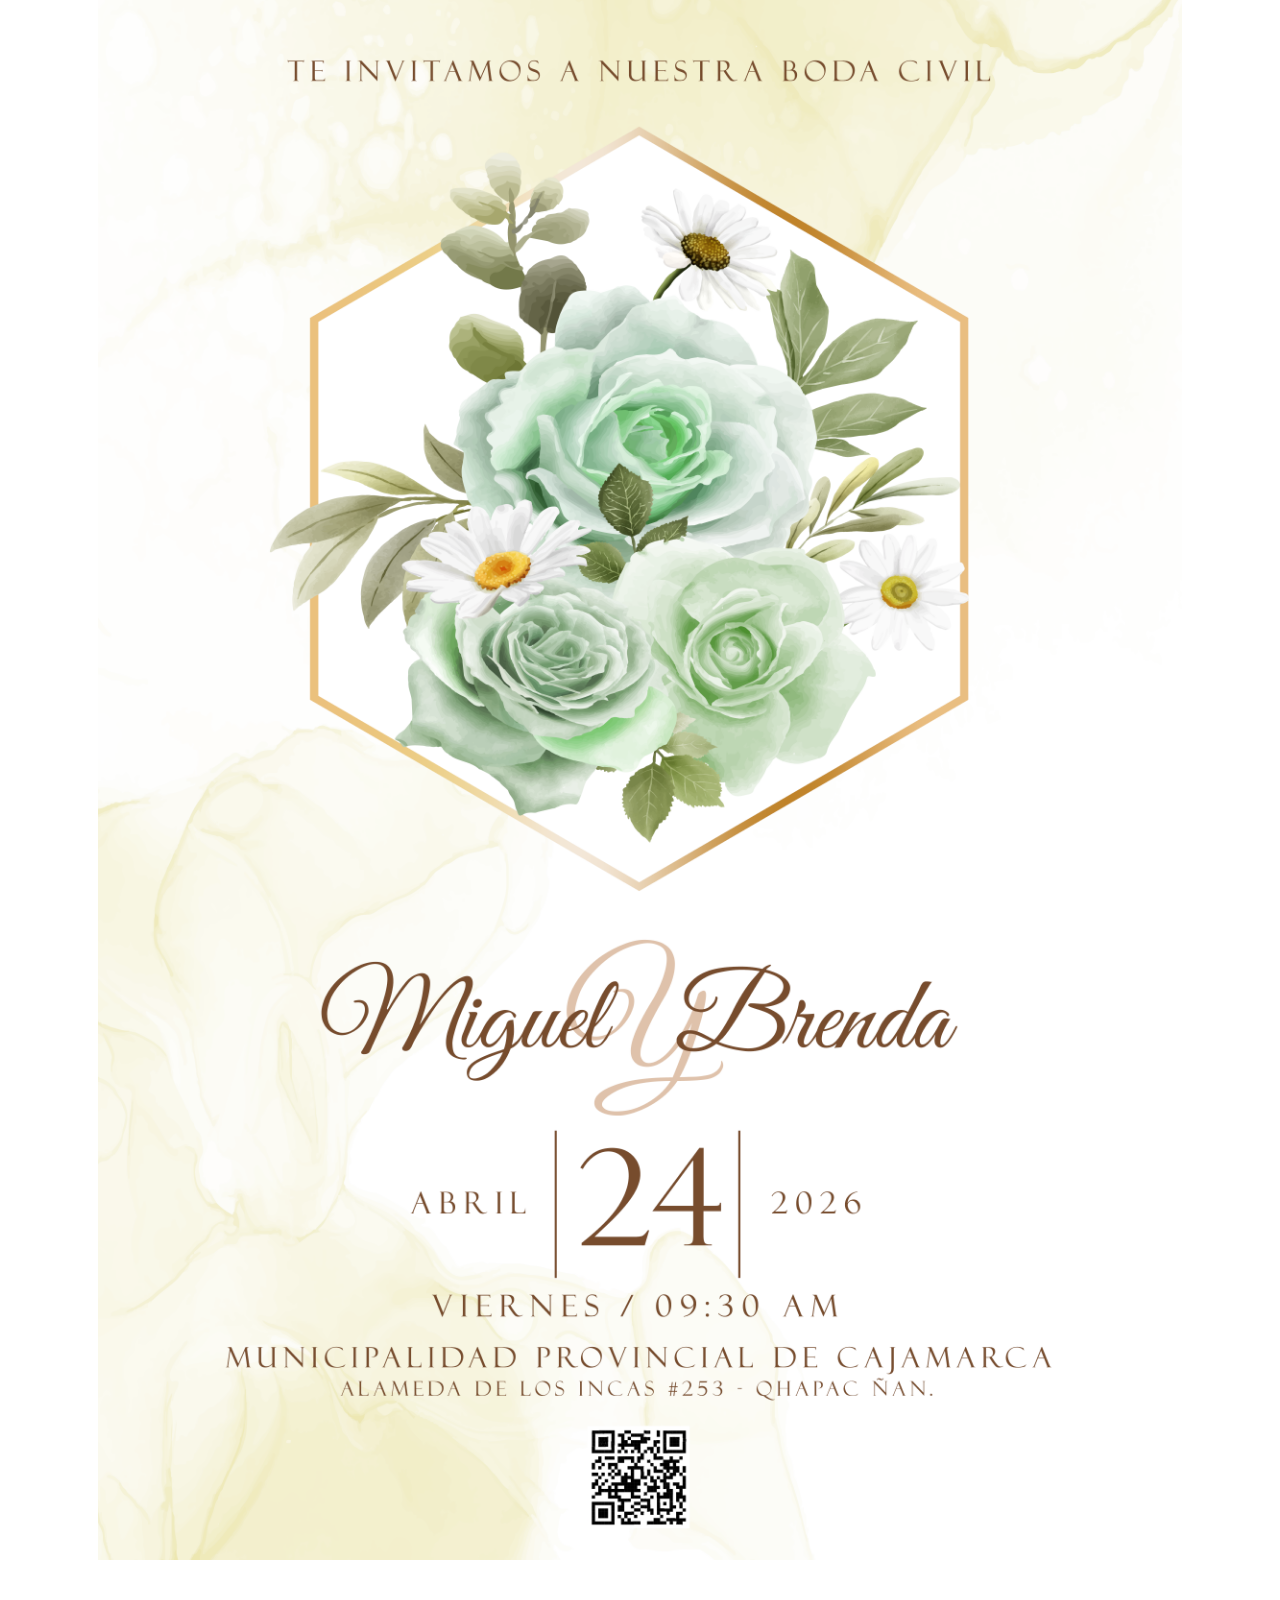
==== index.html @ 30c33c84 "Update index.html" ====
<!DOCTYPE html>
<html xmlns="http://www.w3.org/1999/xhtml">
	<head>
		<meta charset="utf-8" />
		<title>Sin_t_tulo-1</title>
		<link href="Sin_t_tulo-1-web-resources/css/idGeneratedStyles.css" rel="stylesheet" type="text/css" />
	</head>
	<body id="Sin_t_tulo-1">
		<div class="_idGenObjectLayout-1">
			<div id="_idContainer000">
				<img class="_idGenObjectAttribute-1" src="Sin_t_tulo-1-web-resources/image/1.png" alt="" />
			</div>
		</div>
		<div class="_idGenObjectLayout-1">
			<div id="_idContainer001" class="_idGenObjectStyleOverride-1">
			<audio id="bg-music" loop>
  <source src="Sin_t_tulo-1-web-resources/audio/WhatsApp_Audio_2026-02-05_at_1.44.05_PM.mpeg" type="audio/mpeg">
</audio>

<script>
  document.addEventListener("click", function () {
    const music = document.getElementById("bg-music");
    music.play();
  }, { once: true });
</script>
			</div>
		</div>
	</body>
</html>
---- Sin_t_tulo-1-web-resources/css/idGeneratedStyles.css ----
body, div, dl, dt, dd, h1, h2, h3, h4, h5, h6, p, pre, code, blockquote {
	margin:0;
	padding:0;
	border-width:0;
}
body {
	-epub-hyphens:auto;
}
#_idContainer000 {
	display:inline-block;
	height:1560px;
	width:1084px;
}
#_idAudio000 {
	height:100.00%;
	width:100.00%;
}
#_idContainer001 {
	display:inline-block;
	height:80px;
	text-align:left;
	width:162px;
}
img._idGenObjectAttribute-1 {
	height:100.00%;
	min-width:100%;
	width:100.00%;
}
div._idGenObjectStyleOverride-1 {
	border-width:0px;
}
div._idGenObjectLayout-1 {
	text-align:center;
}
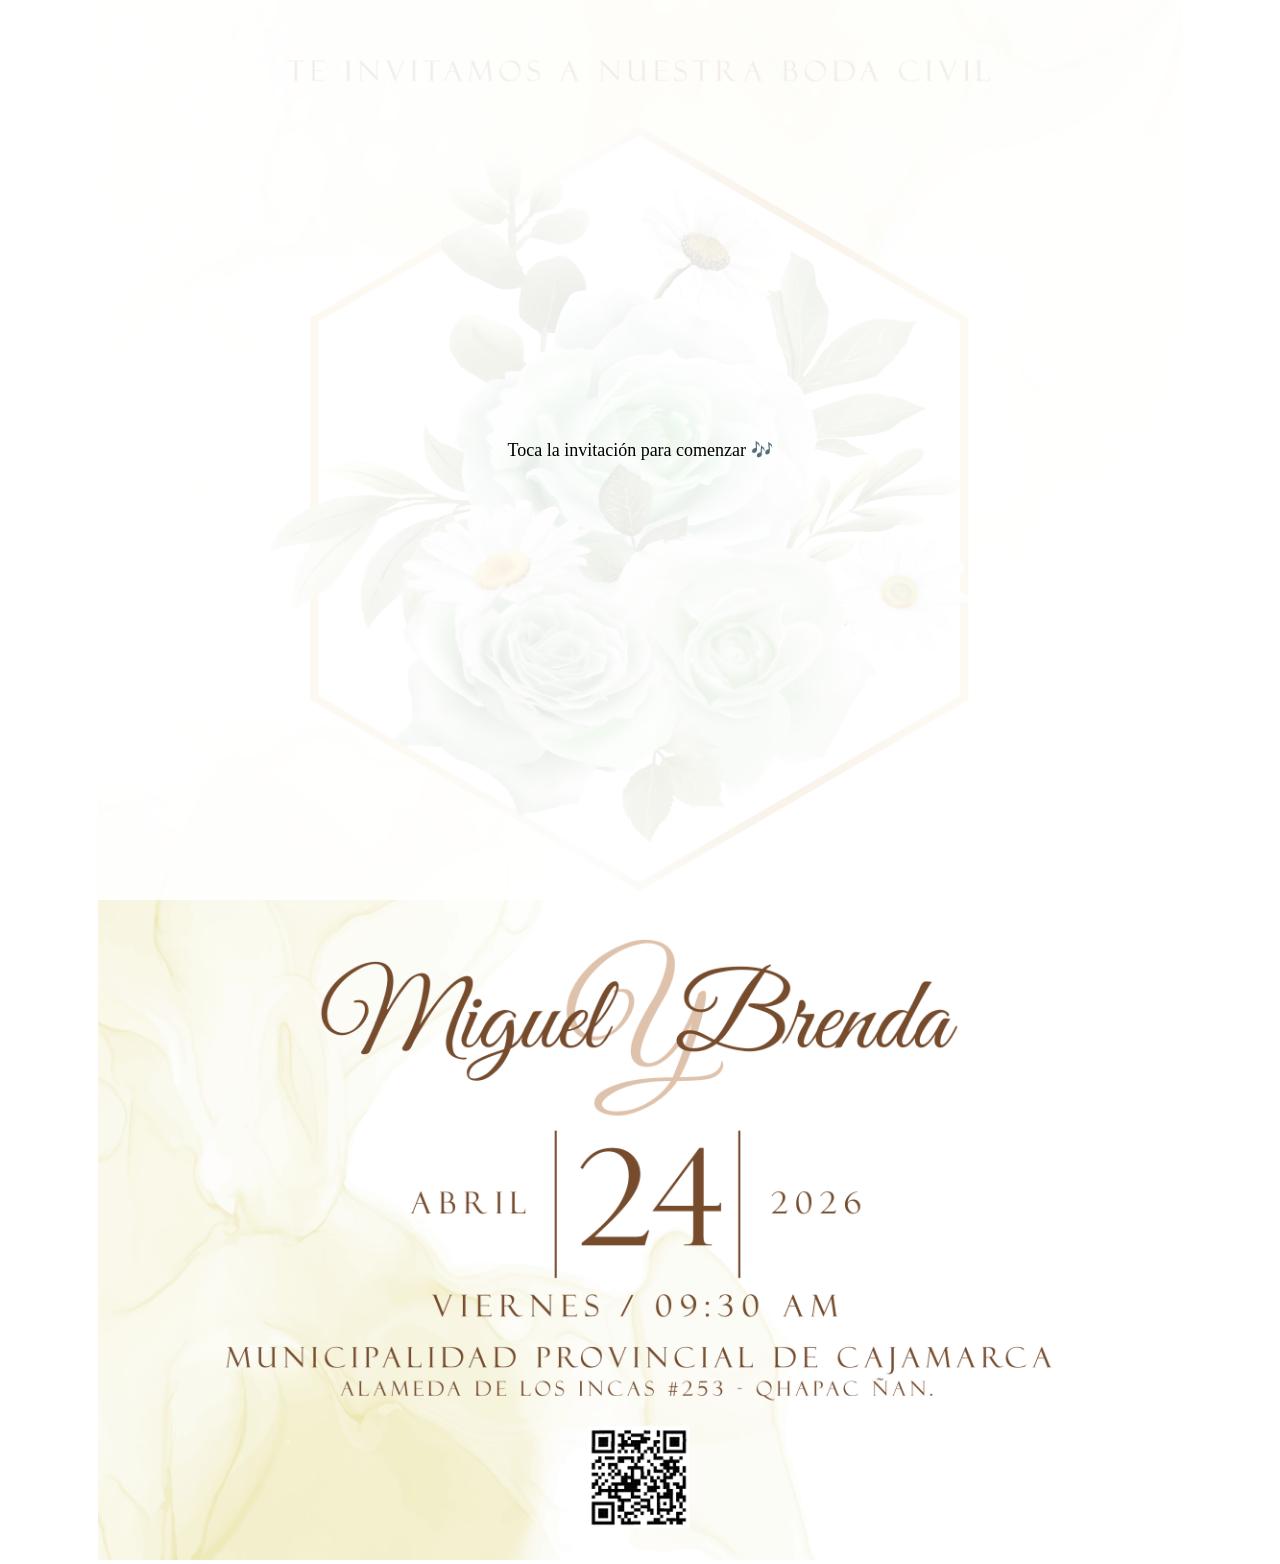
==== commit b4f0cb3e: "Update index.html" ====
--- a/index.html
+++ b/index.html
@@ -1,29 +1,53 @@
 <!DOCTYPE html>
 <html xmlns="http://www.w3.org/1999/xhtml">
-	<head>
-		<meta charset="utf-8" />
-		<title>Sin_t_tulo-1</title>
-		<link href="Sin_t_tulo-1-web-resources/css/idGeneratedStyles.css" rel="stylesheet" type="text/css" />
-	</head>
-	<body id="Sin_t_tulo-1">
-		<div class="_idGenObjectLayout-1">
-			<div id="_idContainer000">
-				<img class="_idGenObjectAttribute-1" src="Sin_t_tulo-1-web-resources/image/1.png" alt="" />
-			</div>
-		</div>
-		<div class="_idGenObjectLayout-1">
-			<div id="_idContainer001" class="_idGenObjectStyleOverride-1">
-			<audio id="bg-music" loop>
-  <source src="Sin_t_tulo-1-web-resources/audio/WhatsApp_Audio_2026-02-05_at_1.44.05_PM.mpeg" type="audio/mpeg">
-</audio>
+<head>
+  <meta charset="utf-8" />
+  <title>Invitación</title>
+  <link href="Sin_t_tulo-1-web-resources/css/idGeneratedStyles.css" rel="stylesheet" type="text/css" />
+</head>
 
-<script>
-  document.addEventListener("click", function () {
-    const music = document.getElementById("bg-music");
-    music.play();
-  }, { once: true });
-</script>
-			</div>
-		</div>
-	</body>
+<body id="Sin_t_tulo-1">
+
+  <!-- IMAGEN PRINCIPAL -->
+  <div class="_idGenObjectLayout-1">
+    <div id="_idContainer000">
+      <img class="_idGenObjectAttribute-1"
+           src="Sin_t_tulo-1-web-resources/image/1.png"
+           alt="Invitación" />
+    </div>
+  </div>
+
+  <!-- AUDIO -->
+  <audio id="bg-music" loop>
+    <source src="Sin_t_tulo-1-web-resources/audio/WhatsApp_Audio_2026-02-05_at_1.44.05_PM.mpeg" type="audio/mpeg">
+  </audio>
+
+  <!-- MENSAJE ELEGANTE -->
+  <div id="tap-hint" style="
+    position: fixed;
+    inset: 0;
+    display: flex;
+    align-items: center;
+    justify-content: center;
+    font-family: serif;
+    font-size: 18px;
+    text-align: center;
+    background: rgba(255,255,255,0.9);
+    z-index: 9999;
+  ">
+    Toca la invitación para comenzar 🎶
+  </div>
+
+  <!-- SCRIPT -->
+  <script>
+    document.addEventListener("click", function () {
+      const music = document.getElementById("bg-music");
+      const hint = document.getElementById("tap-hint");
+
+      music.play();
+      hint.style.display = "none";
+    }, { once: true });
+  </script>
+
+</body>
 </html>
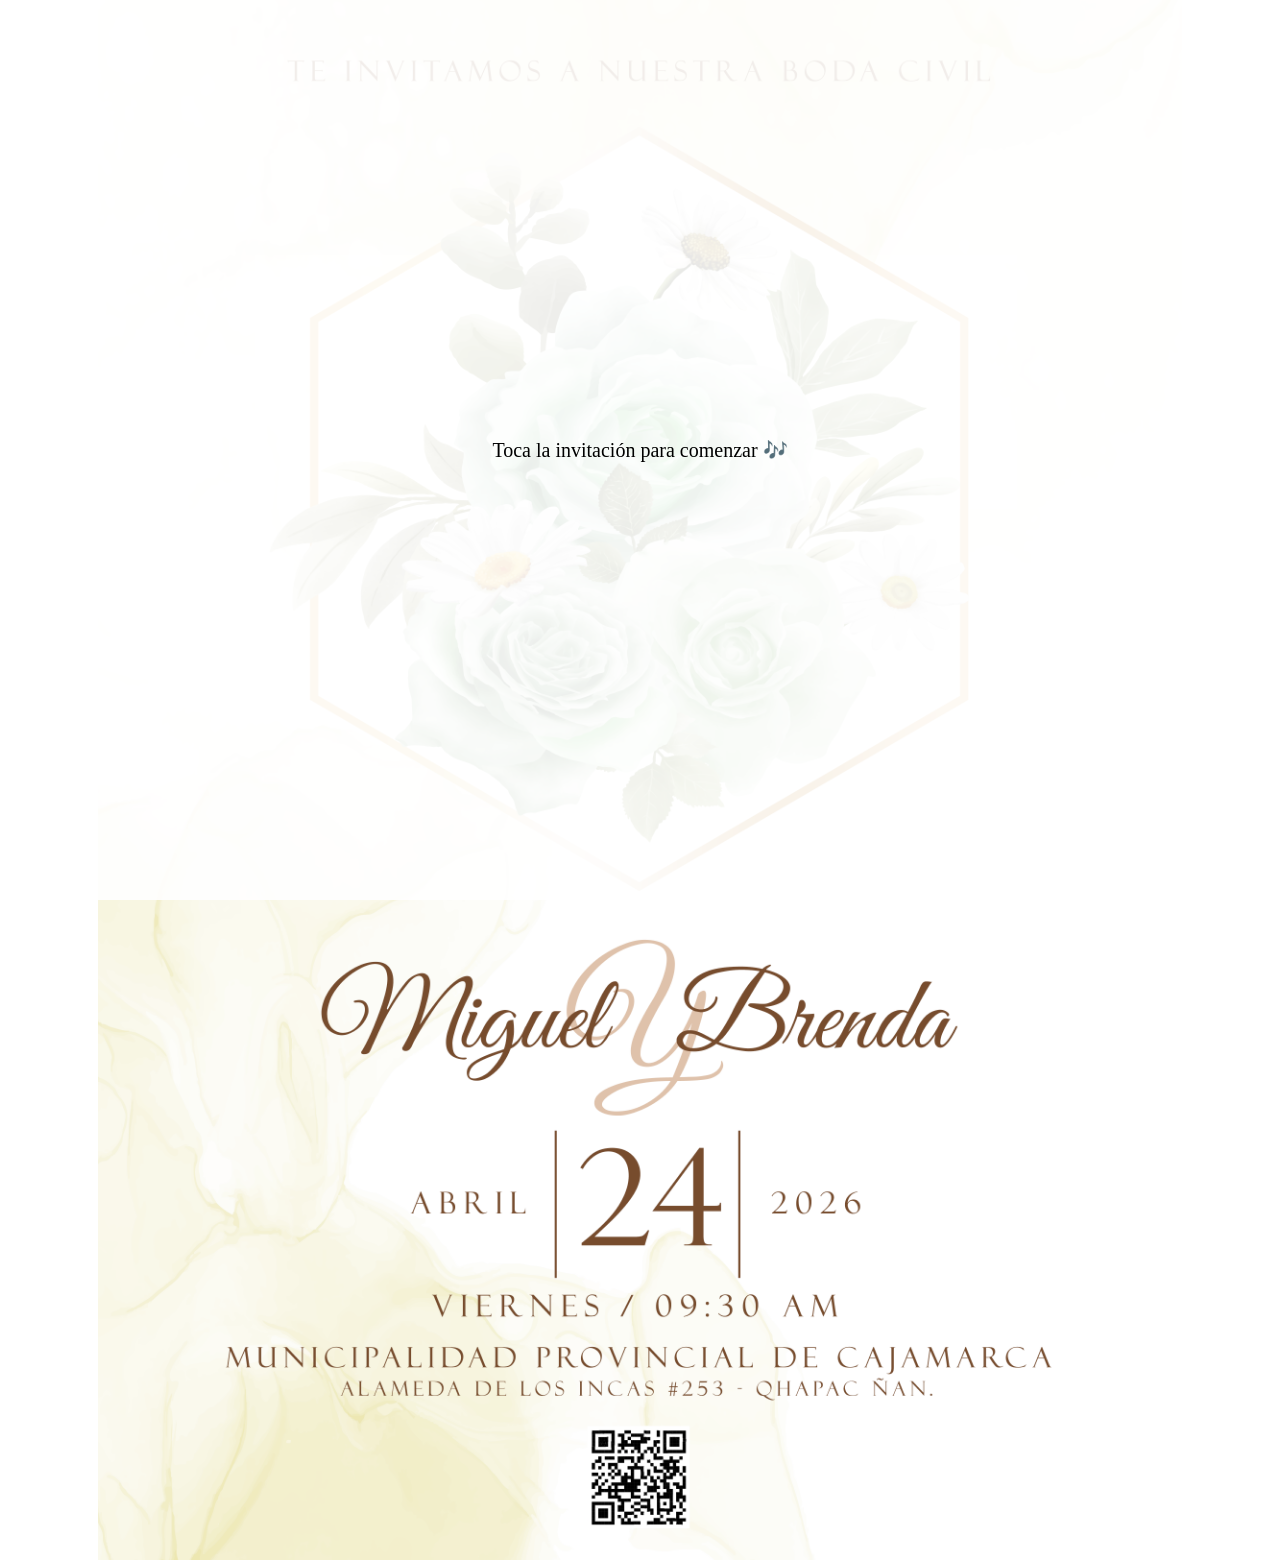
==== commit 4c90dc0c: "Update index.html" ====
--- a/index.html
+++ b/index.html
@@ -17,12 +17,12 @@
     </div>
   </div>
 
-  <!-- AUDIO -->
+  <!-- AUDIO DE FONDO -->
   <audio id="bg-music" loop>
     <source src="Sin_t_tulo-1-web-resources/audio/WhatsApp_Audio_2026-02-05_at_1.44.05_PM.mpeg" type="audio/mpeg">
   </audio>
 
-  <!-- MENSAJE ELEGANTE -->
+  <!-- MENSAJE INICIAL -->
   <div id="tap-hint" style="
     position: fixed;
     inset: 0;
@@ -30,7 +30,7 @@
     align-items: center;
     justify-content: center;
     font-family: serif;
-    font-size: 18px;
+    font-size: 20px;
     text-align: center;
     background: rgba(255,255,255,0.9);
     z-index: 9999;
@@ -38,14 +38,53 @@
     Toca la invitación para comenzar 🎶
   </div>
 
-  <!-- SCRIPT -->
+  <!-- ESTILOS CONFETI -->
+  <style>
+    .confetti {
+      position: fixed;
+      top: -10px;
+      width: 10px;
+      height: 10px;
+      opacity: 0.85;
+      animation: fall linear forwards;
+      z-index: 9998;
+      border-radius: 2px;
+    }
+
+    @keyframes fall {
+      to {
+        transform: translateY(100vh) rotate(360deg);
+        opacity: 0;
+      }
+    }
+  </style>
+
+  <!-- SCRIPT PRINCIPAL -->
   <script>
+    const music = document.getElementById("bg-music");
+    const hint = document.getElementById("tap-hint");
+
+    function launchConfetti() {
+      for (let i = 0; i < 40; i++) {
+        const confetti = document.createElement("div");
+        confetti.className = "confetti";
+        confetti.style.left = Math.random() * 100 + "vw";
+        confetti.style.animationDuration = (2 + Math.random() * 2) + "s";
+        confetti.style.backgroundColor =
+          ["#d4af37", "#f7e7a9", "#ffffff", "#e6c87a"][Math.floor(Math.random() * 4)];
+
+        document.body.appendChild(confetti);
+
+        setTimeout(() => {
+          confetti.remove();
+        }, 4000);
+      }
+    }
+
     document.addEventListener("click", function () {
-      const music = document.getElementById("bg-music");
-      const hint = document.getElementById("tap-hint");
-
       music.play();
       hint.style.display = "none";
+      launchConfetti();
     }, { once: true });
   </script>
 
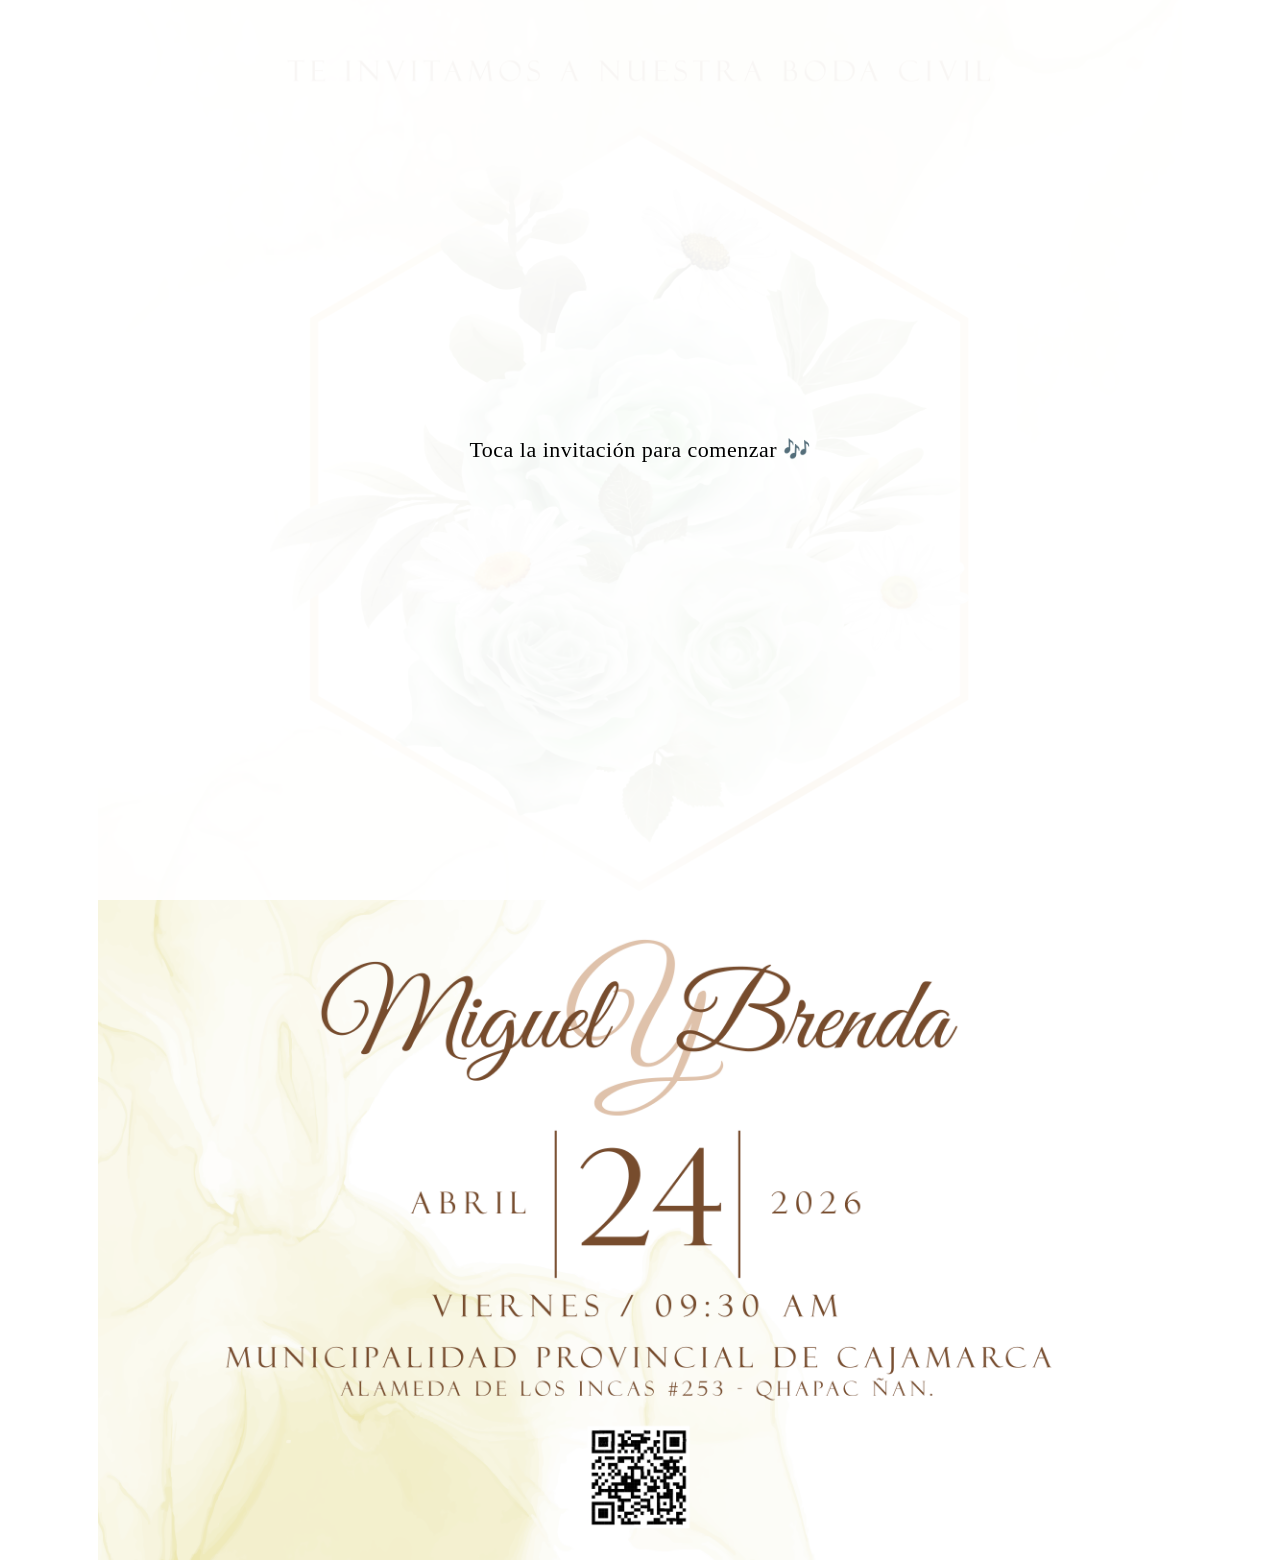
==== commit 2d4fca62: "Update index.html" ====
--- a/index.html
+++ b/index.html
@@ -4,12 +4,80 @@
   <meta charset="utf-8" />
   <title>Invitación</title>
   <link href="Sin_t_tulo-1-web-resources/css/idGeneratedStyles.css" rel="stylesheet" type="text/css" />
+
+  <style>
+    body {
+      margin: 0;
+      background: #fff;
+      overflow-x: hidden;
+    }
+
+    /* Fade elegante de la imagen */
+    .fade-in {
+      animation: fadeIn 2.5s ease forwards;
+    }
+
+    @keyframes fadeIn {
+      from { opacity: 0; transform: scale(0.98); }
+      to   { opacity: 1; transform: scale(1); }
+    }
+
+    /* Mensaje inicial */
+    #tap-hint {
+      position: fixed;
+      inset: 0;
+      display: flex;
+      align-items: center;
+      justify-content: center;
+      font-family: "Georgia", serif;
+      font-size: 22px;
+      text-align: center;
+      background: rgba(255,255,255,0.95);
+      z-index: 9999;
+      letter-spacing: 0.5px;
+    }
+
+    /* Corazones */
+    .heart {
+      position: fixed;
+      font-size: 20px;
+      animation: floatUp linear forwards;
+      z-index: 9998;
+      opacity: 0.9;
+    }
+
+    @keyframes floatUp {
+      to {
+        transform: translateY(-120vh) scale(1.3);
+        opacity: 0;
+      }
+    }
+
+    /* Confeti */
+    .confetti {
+      position: fixed;
+      top: -10px;
+      width: 10px;
+      height: 10px;
+      animation: fall linear forwards;
+      z-index: 9997;
+      border-radius: 2px;
+      opacity: 0.85;
+    }
+
+    @keyframes fall {
+      to {
+        transform: translateY(110vh) rotate(360deg);
+        opacity: 0;
+      }
+    }
+  </style>
 </head>
 
 <body id="Sin_t_tulo-1">
 
   <!-- IMAGEN PRINCIPAL -->
-  <div class="_idGenObjectLayout-1">
+  <div class="_idGenObjectLayout-1 fade-in">
     <div id="_idContainer000">
       <img class="_idGenObjectAttribute-1"
            src="Sin_t_tulo-1-web-resources/image/1.png"
@@ -17,74 +85,57 @@
     </div>
   </div>
 
-  <!-- AUDIO DE FONDO -->
+  <!-- AUDIO -->
   <audio id="bg-music" loop>
     <source src="Sin_t_tulo-1-web-resources/audio/WhatsApp_Audio_2026-02-05_at_1.44.05_PM.mpeg" type="audio/mpeg">
   </audio>
 
-  <!-- MENSAJE INICIAL -->
-  <div id="tap-hint" style="
-    position: fixed;
-    inset: 0;
-    display: flex;
-    align-items: center;
-    justify-content: center;
-    font-family: serif;
-    font-size: 20px;
-    text-align: center;
-    background: rgba(255,255,255,0.9);
-    z-index: 9999;
-  ">
+  <!-- MENSAJE -->
+  <div id="tap-hint">
     Toca la invitación para comenzar 🎶
   </div>
 
-  <!-- ESTILOS CONFETI -->
-  <style>
-    .confetti {
-      position: fixed;
-      top: -10px;
-      width: 10px;
-      height: 10px;
-      opacity: 0.85;
-      animation: fall linear forwards;
-      z-index: 9998;
-      border-radius: 2px;
-    }
-
-    @keyframes fall {
-      to {
-        transform: translateY(100vh) rotate(360deg);
-        opacity: 0;
-      }
-    }
-  </style>
-
-  <!-- SCRIPT PRINCIPAL -->
+  <!-- SCRIPT -->
   <script>
     const music = document.getElementById("bg-music");
     const hint = document.getElementById("tap-hint");
 
-    function launchConfetti() {
-      for (let i = 0; i < 40; i++) {
-        const confetti = document.createElement("div");
-        confetti.className = "confetti";
-        confetti.style.left = Math.random() * 100 + "vw";
-        confetti.style.animationDuration = (2 + Math.random() * 2) + "s";
-        confetti.style.backgroundColor =
-          ["#d4af37", "#f7e7a9", "#ffffff", "#e6c87a"][Math.floor(Math.random() * 4)];
+    function createHeart() {
+      const heart = document.createElement("div");
+      heart.className = "heart";
+      heart.innerHTML = "💖";
+      heart.style.left = Math.random() * 100 + "vw";
+      heart.style.bottom = "-20px";
+      heart.style.animationDuration = (5 + Math.random() * 3) + "s";
+      document.body.appendChild(heart);
 
-        document.body.appendChild(confetti);
+      setTimeout(() => heart.remove(), 8000);
+    }
 
-        setTimeout(() => {
-          confetti.remove();
-        }, 4000);
-      }
+    function createConfetti() {
+      const confetti = document.createElement("div");
+      confetti.className = "confetti";
+      confetti.style.left = Math.random() * 100 + "vw";
+      confetti.style.animationDuration = (4 + Math.random() * 3) + "s";
+      confetti.style.backgroundColor =
+        ["#d4af37", "#f7e7a9", "#ffffff", "#e6c87a"][Math.floor(Math.random() * 4)];
+      document.body.appendChild(confetti);
+
+      setTimeout(() => confetti.remove(), 7000);
     }
 
     document.addEventListener("click", function () {
       music.play();
       hint.style.display = "none";
-      launchConfetti();
+
+      const heartInterval = setInterval(createHeart, 300);
+      const confettiInterval = setInterval(createConfetti, 200);
+
+      setTimeout(() => {
+        clearInterval(heartInterval);
+        clearInterval(confettiInterval);
+      }, 20000);
+
     }, { once: true });
   </script>
 
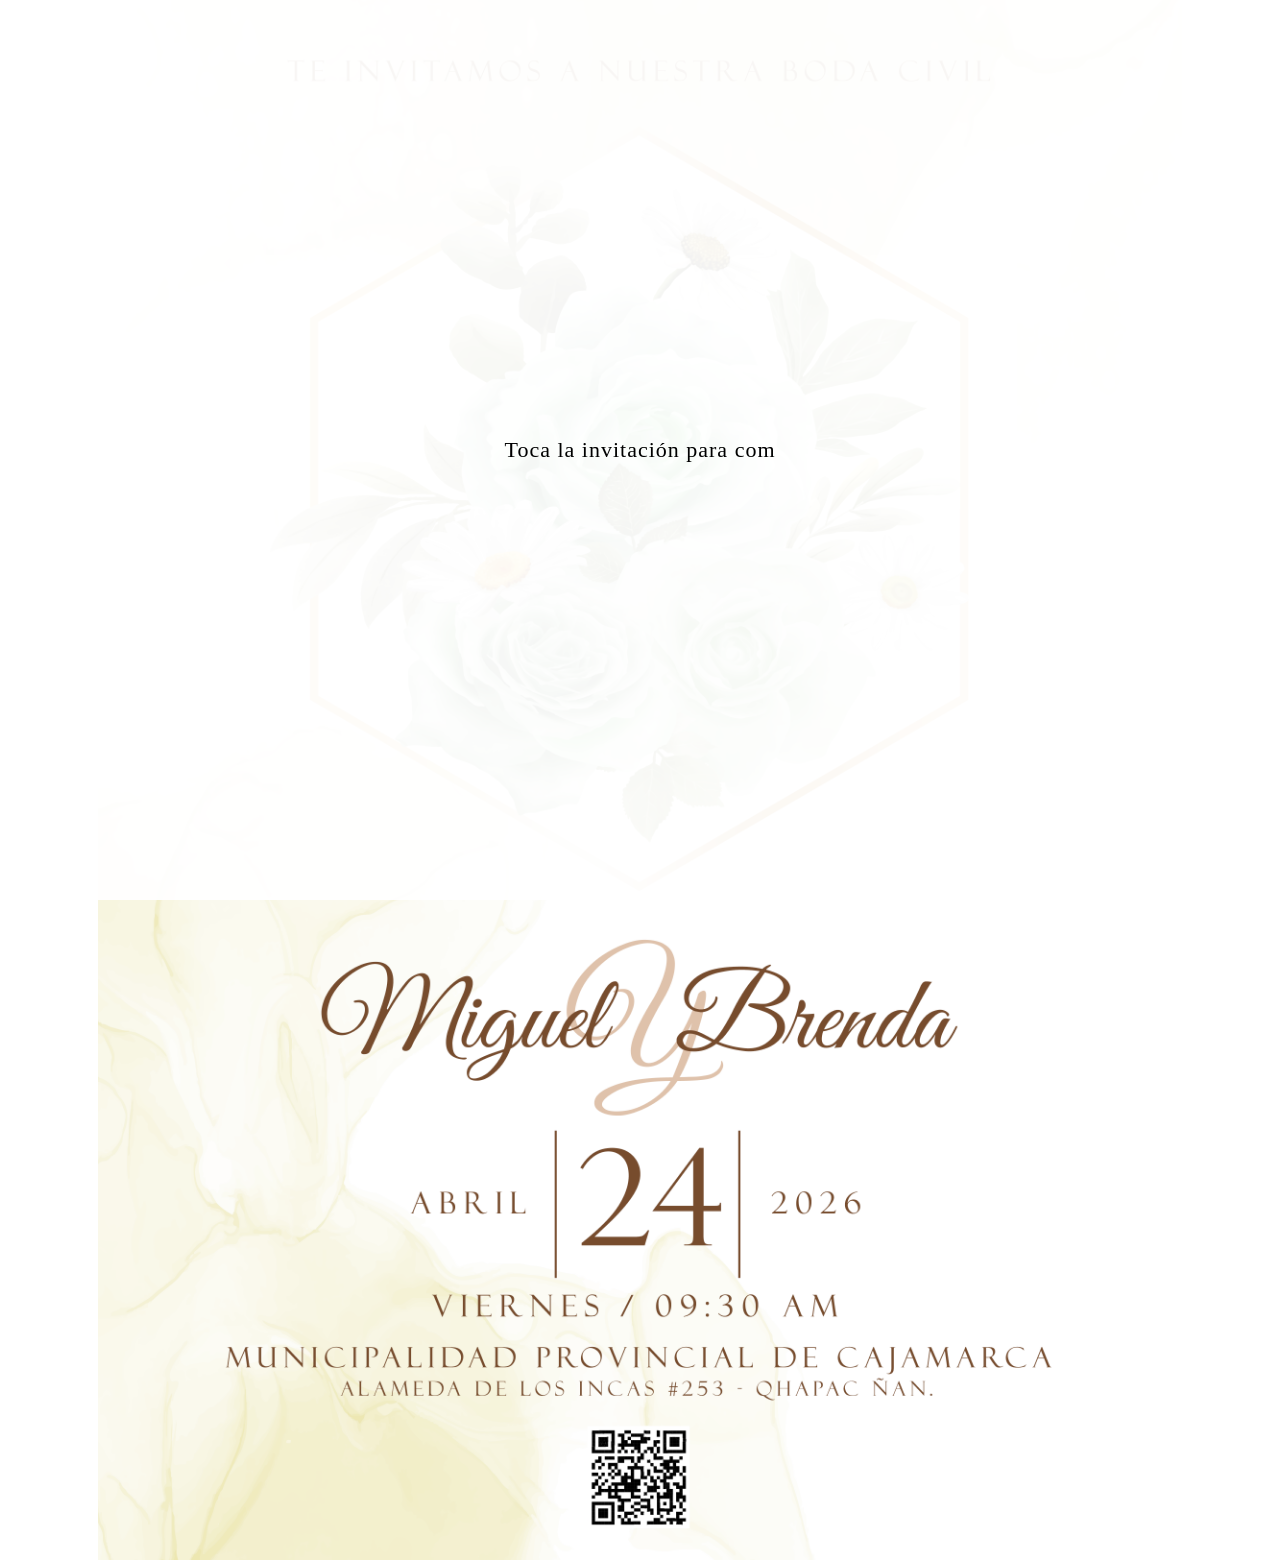
==== commit ea4fe1b3: "Update index.html" ====
--- a/index.html
+++ b/index.html
@@ -1,143 +1,169 @@
 <!DOCTYPE html>
-<html xmlns="http://www.w3.org/1999/xhtml">
+<html lang="es">
 <head>
-  <meta charset="utf-8" />
-  <title>Invitación</title>
-  <link href="Sin_t_tulo-1-web-resources/css/idGeneratedStyles.css" rel="stylesheet" type="text/css" />
+<meta charset="utf-8">
+<title>Invitación</title>
 
-  <style>
-    body {
-      margin: 0;
-      background: #fff;
-      overflow-x: hidden;
-    }
+<link href="Sin_t_tulo-1-web-resources/css/idGeneratedStyles.css" rel="stylesheet">
 
-    /* Fade elegante de la imagen */
-    .fade-in {
-      animation: fadeIn 2.5s ease forwards;
-    }
+<style>
+body {
+  margin: 0;
+  background: #fff;
+  overflow-x: hidden;
+  font-family: "Georgia", serif;
+}
 
-    @keyframes fadeIn {
-      from { opacity: 0; transform: scale(0.98); }
-      to   { opacity: 1; transform: scale(1); }
-    }
+/* Imagen entrada cinematográfica */
+.hero {
+  animation: heroFade 3s ease forwards;
+}
+@keyframes heroFade {
+  from { opacity: 0; transform: scale(0.96); }
+  to { opacity: 1; transform: scale(1); }
+}
 
-    /* Mensaje inicial */
-    #tap-hint {
-      position: fixed;
-      inset: 0;
-      display: flex;
-      align-items: center;
-      justify-content: center;
-      font-family: "Georgia", serif;
-      font-size: 22px;
-      text-align: center;
-      background: rgba(255,255,255,0.95);
-      z-index: 9999;
-      letter-spacing: 0.5px;
-    }
+/* Pantalla inicial */
+#overlay {
+  position: fixed;
+  inset: 0;
+  background: rgba(255,255,255,0.95);
+  display: flex;
+  align-items: center;
+  justify-content: center;
+  z-index: 9999;
+  text-align: center;
+}
 
-    /* Corazones */
-    .heart {
-      position: fixed;
-      font-size: 20px;
-      animation: floatUp linear forwards;
-      z-index: 9998;
-      opacity: 0.9;
-    }
+#overlay span {
+  font-size: 22px;
+  letter-spacing: 1px;
+}
 
-    @keyframes floatUp {
-      to {
-        transform: translateY(-120vh) scale(1.3);
-        opacity: 0;
-      }
-    }
+/* Brillo pulsante */
+.glow {
+  animation: glow 2s ease-in-out infinite alternate;
+}
+@keyframes glow {
+  from { text-shadow: 0 0 5px #d4af37; }
+  to { text-shadow: 0 0 15px #f7e7a9; }
+}
 
-    /* Confeti */
-    .confetti {
-      position: fixed;
-      top: -10px;
-      width: 10px;
-      height: 10px;
-      animation: fall linear forwards;
-      z-index: 9997;
-      border-radius: 2px;
-      opacity: 0.85;
-    }
+/* Texto animado */
+#typed {
+  font-size: 22px;
+}
 
-    @keyframes fall {
-      to {
-        transform: translateY(110vh) rotate(360deg);
-        opacity: 0;
-      }
-    }
-  </style>
+/* Corazones */
+.heart {
+  position: fixed;
+  bottom: -20px;
+  font-size: 22px;
+  animation: rise linear forwards;
+  z-index: 9998;
+}
+@keyframes rise {
+  to {
+    transform: translateY(-120vh) scale(1.4);
+    opacity: 0;
+  }
+}
+
+/* Confeti */
+.confetti {
+  position: fixed;
+  top: -10px;
+  width: 10px;
+  height: 10px;
+  animation: fall linear forwards;
+  z-index: 9997;
+  border-radius: 2px;
+}
+@keyframes fall {
+  to {
+    transform: translateY(110vh) rotate(360deg);
+    opacity: 0;
+  }
+}
+</style>
 </head>
 
-<body id="Sin_t_tulo-1">
+<body>
 
-  <!-- IMAGEN PRINCIPAL -->
-  <div class="_idGenObjectLayout-1 fade-in">
-    <div id="_idContainer000">
-      <img class="_idGenObjectAttribute-1"
-           src="Sin_t_tulo-1-web-resources/image/1.png"
-           alt="Invitación" />
-    </div>
+<!-- IMAGEN -->
+<div class="_idGenObjectLayout-1 hero">
+  <div id="_idContainer000">
+    <img class="_idGenObjectAttribute-1"
+         src="Sin_t_tulo-1-web-resources/image/1.png"
+         alt="Invitación">
   </div>
+</div>
 
-  <!-- AUDIO -->
-  <audio id="bg-music" loop>
-    <source src="Sin_t_tulo-1-web-resources/audio/WhatsApp_Audio_2026-02-05_at_1.44.05_PM.mpeg" type="audio/mpeg">
-  </audio>
+<!-- AUDIO -->
+<audio id="music" loop>
+  <source src="Sin_t_tulo-1-web-resources/audio/WhatsApp_Audio_2026-02-05_at_1.44.05_PM.mpeg" type="audio/mpeg">
+</audio>
 
-  <!-- MENSAJE -->
-  <div id="tap-hint">
-    Toca la invitación para comenzar 🎶
-  </div>
+<!-- OVERLAY -->
+<div id="overlay">
+  <span id="typed" class="glow"></span>
+</div>
 
-  <!-- SCRIPT -->
-  <script>
-    const music = document.getElementById("bg-music");
-    const hint = document.getElementById("tap-hint");
+<script>
+const text = "Toca la invitación para comenzar 🎶";
+let index = 0;
+const typed = document.getElementById("typed");
+const overlay = document.getElementById("overlay");
+const music = document.getElementById("music");
 
-    function createHeart() {
-      const heart = document.createElement("div");
-      heart.className = "heart";
-      heart.innerHTML = "💖";
-      heart.style.left = Math.random() * 100 + "vw";
-      heart.style.bottom = "-20px";
-      heart.style.animationDuration = (5 + Math.random() * 3) + "s";
-      document.body.appendChild(heart);
+/* Texto letra por letra */
+function typeEffect() {
+  if (index < text.length) {
+    typed.textContent += text.charAt(index);
+    index++;
+    setTimeout(typeEffect, 80);
+  }
+}
+typeEffect();
 
-      setTimeout(() => heart.remove(), 8000);
-    }
+/* Corazones */
+function heart() {
+  const h = document.createElement("div");
+  h.className = "heart";
+  h.innerHTML = "💖";
+  h.style.left = Math.random() * 100 + "vw";
+  h.style.animationDuration = (5 + Math.random()*3) + "s";
+  document.body.appendChild(h);
+  setTimeout(()=>h.remove(),8000);
+}
 
-    function createConfetti() {
-      const confetti = document.createElement("div");
-      confetti.className = "confetti";
-      confetti.style.left = Math.random() * 100 + "vw";
-      confetti.style.animationDuration = (4 + Math.random() * 3) + "s";
-      confetti.style.backgroundColor =
-        ["#d4af37", "#f7e7a9", "#ffffff", "#e6c87a"][Math.floor(Math.random() * 4)];
-      document.body.appendChild(confetti);
+/* Confeti */
+function confetti() {
+  const c = document.createElement("div");
+  c.className = "confetti";
+  c.style.left = Math.random() * 100 + "vw";
+  c.style.animationDuration = (4 + Math.random()*3) + "s";
+  c.style.backgroundColor =
+    ["#d4af37","#f7e7a9","#ffffff","#e6c87a"][Math.floor(Math.random()*4)];
+  document.body.appendChild(c);
+  setTimeout(()=>c.remove(),7000);
+}
 
-      setTimeout(() => confetti.remove(), 7000);
-    }
+/* Activación */
+document.addEventListener("click", () => {
+  music.play();
+  overlay.style.display = "none";
 
-    document.addEventListener("click", function () {
-      music.play();
-      hint.style.display = "none";
+  const hI = setInterval(heart, 300);
+  const cI = setInterval(confetti, 200);
 
-      const heartInterval = setInterval(createHeart, 300);
-      const confettiInterval = setInterval(createConfetti, 200);
+  setTimeout(()=>{
+    clearInterval(hI);
+    clearInterval(cI);
+  }, 25000);
 
-      setTimeout(() => {
-        clearInterval(heartInterval);
-        clearInterval(confettiInterval);
-      }, 20000);
-
-    }, { once: true });
-  </script>
+},{ once:true });
+</script>
 
 </body>
 </html>
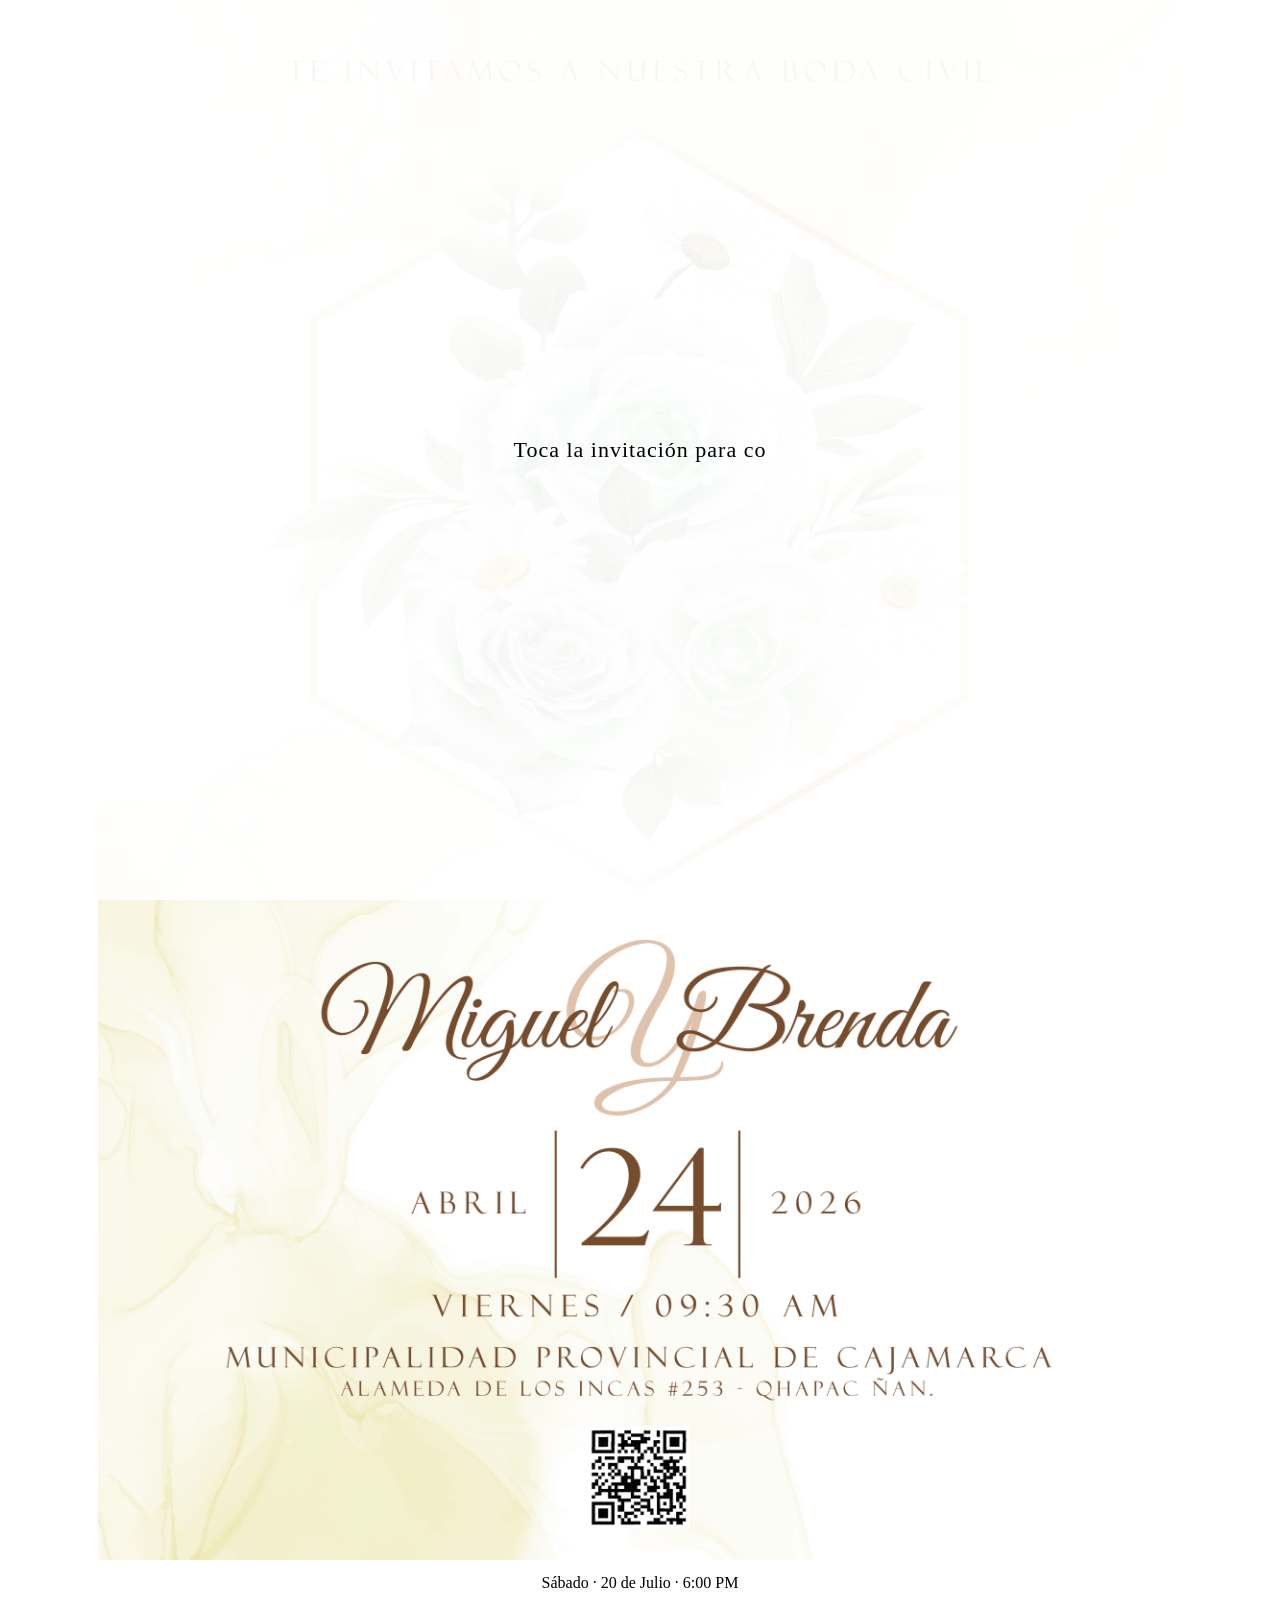
==== commit fb60c72d: "Update index.html" ====
--- a/index.html
+++ b/index.html
@@ -12,18 +12,19 @@
   background: #fff;
   overflow-x: hidden;
   font-family: "Georgia", serif;
-}
-
-/* Imagen entrada cinematográfica */
+  text-align: center;
+}
+
+/* Entrada imagen */
 .hero {
-  animation: heroFade 3s ease forwards;
-}
-@keyframes heroFade {
-  from { opacity: 0; transform: scale(0.96); }
+  animation: hero 3s ease forwards;
+}
+@keyframes hero {
+  from { opacity: 0; transform: scale(0.95); }
   to { opacity: 1; transform: scale(1); }
 }
 
-/* Pantalla inicial */
+/* Overlay inicial */
 #overlay {
   position: fixed;
   inset: 0;
@@ -32,26 +33,39 @@
   align-items: center;
   justify-content: center;
   z-index: 9999;
-  text-align: center;
-}
-
-#overlay span {
-  font-size: 22px;
-  letter-spacing: 1px;
-}
-
-/* Brillo pulsante */
-.glow {
-  animation: glow 2s ease-in-out infinite alternate;
-}
-@keyframes glow {
-  from { text-shadow: 0 0 5px #d4af37; }
-  to { text-shadow: 0 0 15px #f7e7a9; }
 }
 
 /* Texto animado */
 #typed {
   font-size: 22px;
+  letter-spacing: 1px;
+}
+
+/* Brillo */
+.glow {
+  animation: glow 2s ease-in-out infinite alternate;
+}
+@keyframes glow {
+  from { text-shadow: 0 0 6px #d4af37; }
+  to { text-shadow: 0 0 18px #f7e7a9; }
+}
+
+/* Info inferior */
+.info {
+  margin-top: 20px;
+  opacity: 0;
+  animation: fadeUp 2s ease forwards;
+  animation-delay: 3s;
+}
+@keyframes fadeUp {
+  to { opacity: 1; transform: translateY(-10px); }
+}
+
+/* Cuenta regresiva */
+#countdown {
+  font-size: 18px;
+  margin-top: 10px;
+  color: #b89b5e;
 }
 
 /* Corazones */
@@ -99,6 +113,12 @@
   </div>
 </div>
 
+<!-- INFO -->
+<div class="info">
+  <div class="glow">Sábado · 20 de Julio · 6:00 PM</div>
+  <div id="countdown"></div>
+</div>
+
 <!-- AUDIO -->
 <audio id="music" loop>
   <source src="Sin_t_tulo-1-web-resources/audio/WhatsApp_Audio_2026-02-05_at_1.44.05_PM.mpeg" type="audio/mpeg">
@@ -106,27 +126,26 @@
 
 <!-- OVERLAY -->
 <div id="overlay">
-  <span id="typed" class="glow"></span>
+  <div id="typed" class="glow"></div>
 </div>
 
 <script>
-const text = "Toca la invitación para comenzar 🎶";
-let index = 0;
+/* TEXTO */
+const message = "Toca la invitación para comenzar 🎶";
+let i = 0;
 const typed = document.getElementById("typed");
 const overlay = document.getElementById("overlay");
 const music = document.getElementById("music");
 
-/* Texto letra por letra */
-function typeEffect() {
-  if (index < text.length) {
-    typed.textContent += text.charAt(index);
-    index++;
-    setTimeout(typeEffect, 80);
+/* TYPE */
+(function type() {
+  if (i < message.length) {
+    typed.textContent += message.charAt(i++);
+    setTimeout(type, 80);
   }
-}
-typeEffect();
-
-/* Corazones */
+})();
+
+/* CORAZONES */
 function heart() {
   const h = document.createElement("div");
   h.className = "heart";
@@ -137,7 +156,7 @@
   setTimeout(()=>h.remove(),8000);
 }
 
-/* Confeti */
+/* CONFETI */
 function confetti() {
   const c = document.createElement("div");
   c.className = "confetti";
@@ -149,8 +168,21 @@
   setTimeout(()=>c.remove(),7000);
 }
 
-/* Activación */
-document.addEventListener("click", () => {
+/* CUENTA REGRESIVA */
+const eventDate = new Date("2026-07-20T18:00:00").getTime();
+setInterval(()=>{
+  const now = new Date().getTime();
+  const d = eventDate - now;
+  if (d <= 0) return;
+  const days = Math.floor(d / (1000*60*60*24));
+  const hrs = Math.floor((d%(1000*60*60*24))/(1000*60*60));
+  const min = Math.floor((d%(1000*60*60))/(1000*60));
+  document.getElementById("countdown").innerHTML =
+    `${days} días · ${hrs} horas · ${min} minutos`;
+},1000);
+
+/* ACTIVACIÓN */
+document.addEventListener("click",()=>{
   music.play();
   overlay.style.display = "none";
 
@@ -160,8 +192,7 @@
   setTimeout(()=>{
     clearInterval(hI);
     clearInterval(cI);
-  }, 25000);
-
+  },30000);
 },{ once:true });
 </script>
 
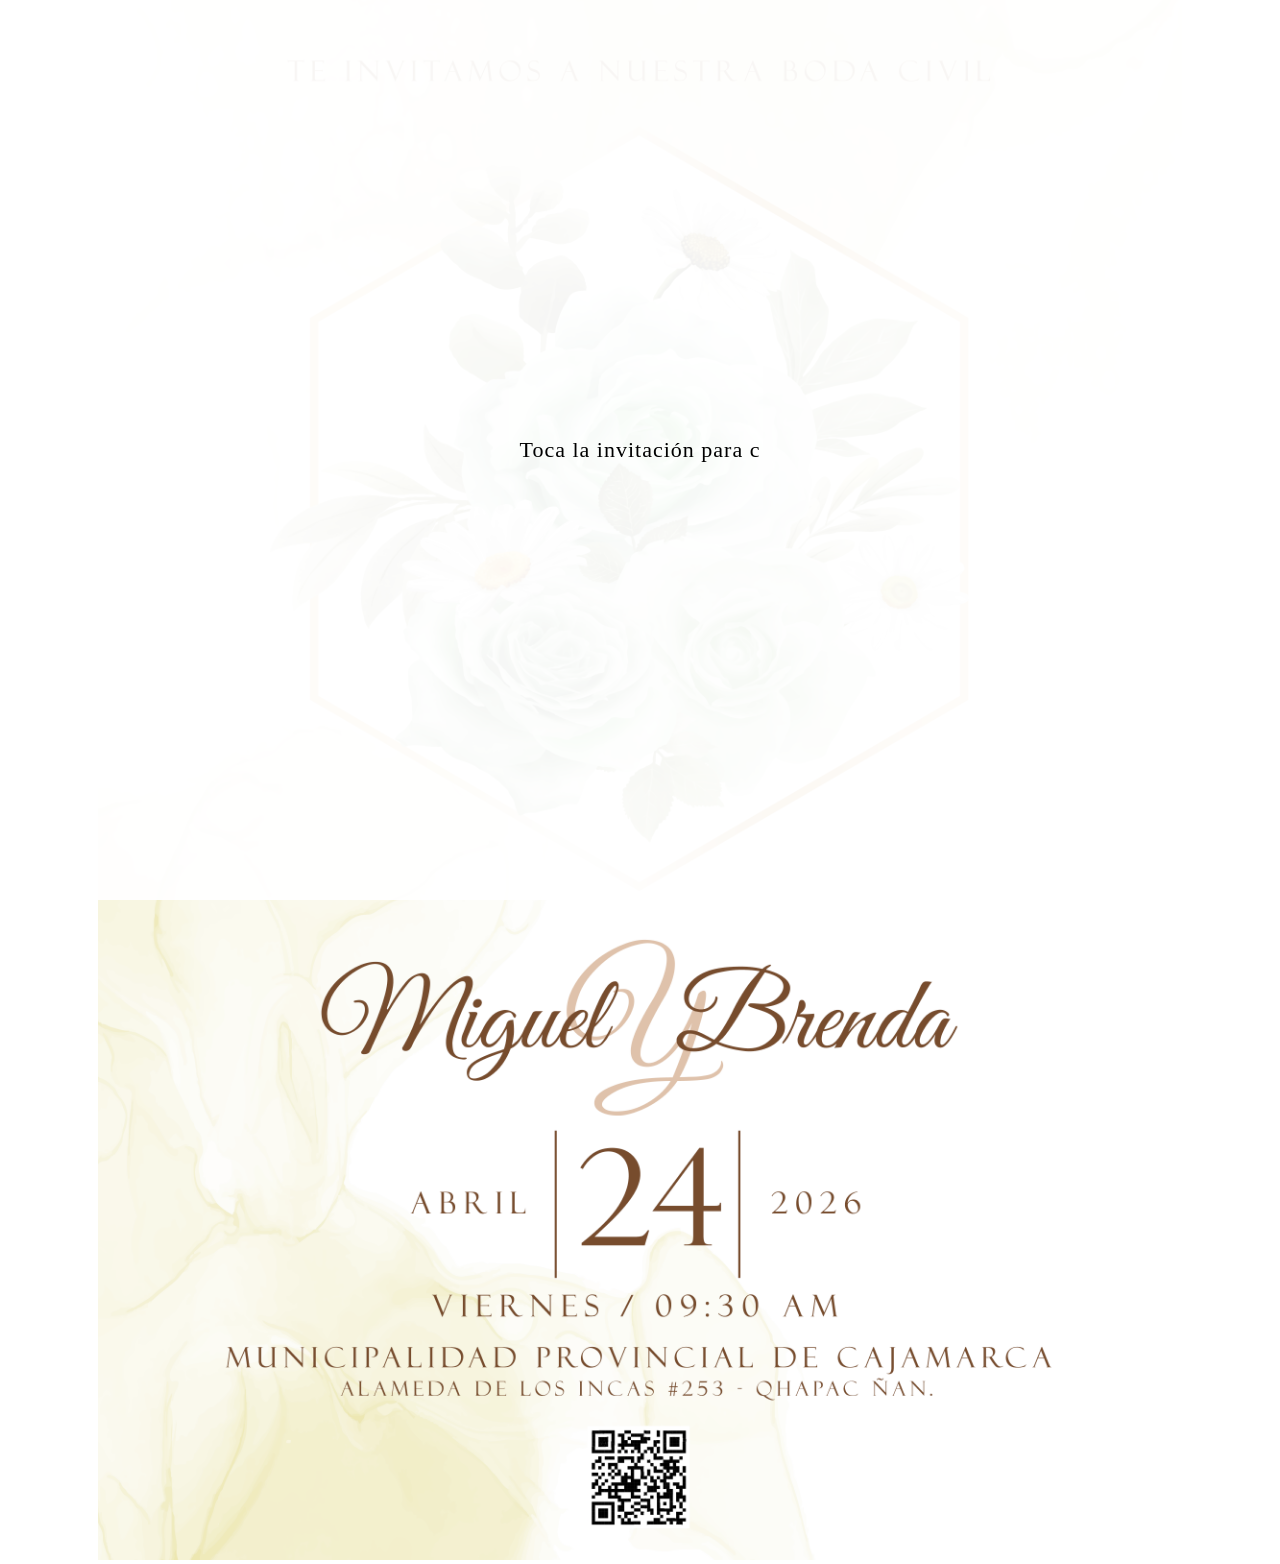
==== commit 67d78bad: "Update index.html" ====
--- a/index.html
+++ b/index.html
@@ -12,10 +12,9 @@
   background: #fff;
   overflow-x: hidden;
   font-family: "Georgia", serif;
-  text-align: center;
-}
-
-/* Entrada imagen */
+}
+
+/* Imagen */
 .hero {
   animation: hero 3s ease forwards;
 }
@@ -24,7 +23,7 @@
   to { opacity: 1; transform: scale(1); }
 }
 
-/* Overlay inicial */
+/* Overlay */
 #overlay {
   position: fixed;
   inset: 0;
@@ -33,9 +32,10 @@
   align-items: center;
   justify-content: center;
   z-index: 9999;
-}
-
-/* Texto animado */
+  text-align: center;
+}
+
+/* Texto */
 #typed {
   font-size: 22px;
   letter-spacing: 1px;
@@ -50,22 +50,26 @@
   to { text-shadow: 0 0 18px #f7e7a9; }
 }
 
-/* Info inferior */
-.info {
-  margin-top: 20px;
+/* Info flotante */
+#info {
+  position: fixed;
+  bottom: 30px;
+  width: 100%;
+  text-align: center;
   opacity: 0;
-  animation: fadeUp 2s ease forwards;
-  animation-delay: 3s;
-}
-@keyframes fadeUp {
-  to { opacity: 1; transform: translateY(-10px); }
-}
-
-/* Cuenta regresiva */
+  transition: opacity 2s ease;
+  z-index: 9996;
+}
+
+#date {
+  font-size: 18px;
+  color: #b89b5e;
+}
+
 #countdown {
-  font-size: 18px;
-  margin-top: 10px;
-  color: #b89b5e;
+  font-size: 16px;
+  margin-top: 6px;
+  color: #d4af37;
 }
 
 /* Corazones */
@@ -114,8 +118,8 @@
 </div>
 
 <!-- INFO -->
-<div class="info">
-  <div class="glow">Sábado · 20 de Julio · 6:00 PM</div>
+<div id="info">
+  <div id="date" class="glow">Sábado · 20 de Julio · 6:00 PM</div>
   <div id="countdown"></div>
 </div>
 
@@ -131,19 +135,35 @@
 
 <script>
 /* TEXTO */
-const message = "Toca la invitación para comenzar 🎶";
+const text = "Toca la invitación para comenzar 🎶";
 let i = 0;
 const typed = document.getElementById("typed");
 const overlay = document.getElementById("overlay");
 const music = document.getElementById("music");
+const info = document.getElementById("info");
 
 /* TYPE */
 (function type() {
-  if (i < message.length) {
-    typed.textContent += message.charAt(i++);
+  if (i < text.length) {
+    typed.textContent += text.charAt(i++);
     setTimeout(type, 80);
   }
 })();
+
+/* CUENTA REGRESIVA */
+const eventDate = new Date("2026-07-20T18:00:00").getTime();
+setInterval(() => {
+  const now = new Date().getTime();
+  const d = eventDate - now;
+  if (d <= 0) return;
+
+  const days = Math.floor(d / (1000*60*60*24));
+  const hrs = Math.floor((d%(1000*60*60*24))/(1000*60*60));
+  const min = Math.floor((d%(1000*60*60))/(1000*60));
+
+  document.getElementById("countdown").innerHTML =
+    `${days} días · ${hrs} horas · ${min} minutos`;
+}, 1000);
 
 /* CORAZONES */
 function heart() {
@@ -168,23 +188,11 @@
   setTimeout(()=>c.remove(),7000);
 }
 
-/* CUENTA REGRESIVA */
-const eventDate = new Date("2026-07-20T18:00:00").getTime();
-setInterval(()=>{
-  const now = new Date().getTime();
-  const d = eventDate - now;
-  if (d <= 0) return;
-  const days = Math.floor(d / (1000*60*60*24));
-  const hrs = Math.floor((d%(1000*60*60*24))/(1000*60*60));
-  const min = Math.floor((d%(1000*60*60))/(1000*60));
-  document.getElementById("countdown").innerHTML =
-    `${days} días · ${hrs} horas · ${min} minutos`;
-},1000);
-
 /* ACTIVACIÓN */
-document.addEventListener("click",()=>{
+document.addEventListener("click", () => {
   music.play();
   overlay.style.display = "none";
+  info.style.opacity = "1";
 
   const hI = setInterval(heart, 300);
   const cI = setInterval(confetti, 200);
@@ -192,7 +200,7 @@
   setTimeout(()=>{
     clearInterval(hI);
     clearInterval(cI);
-  },30000);
+  }, 30000);
 },{ once:true });
 </script>
 
